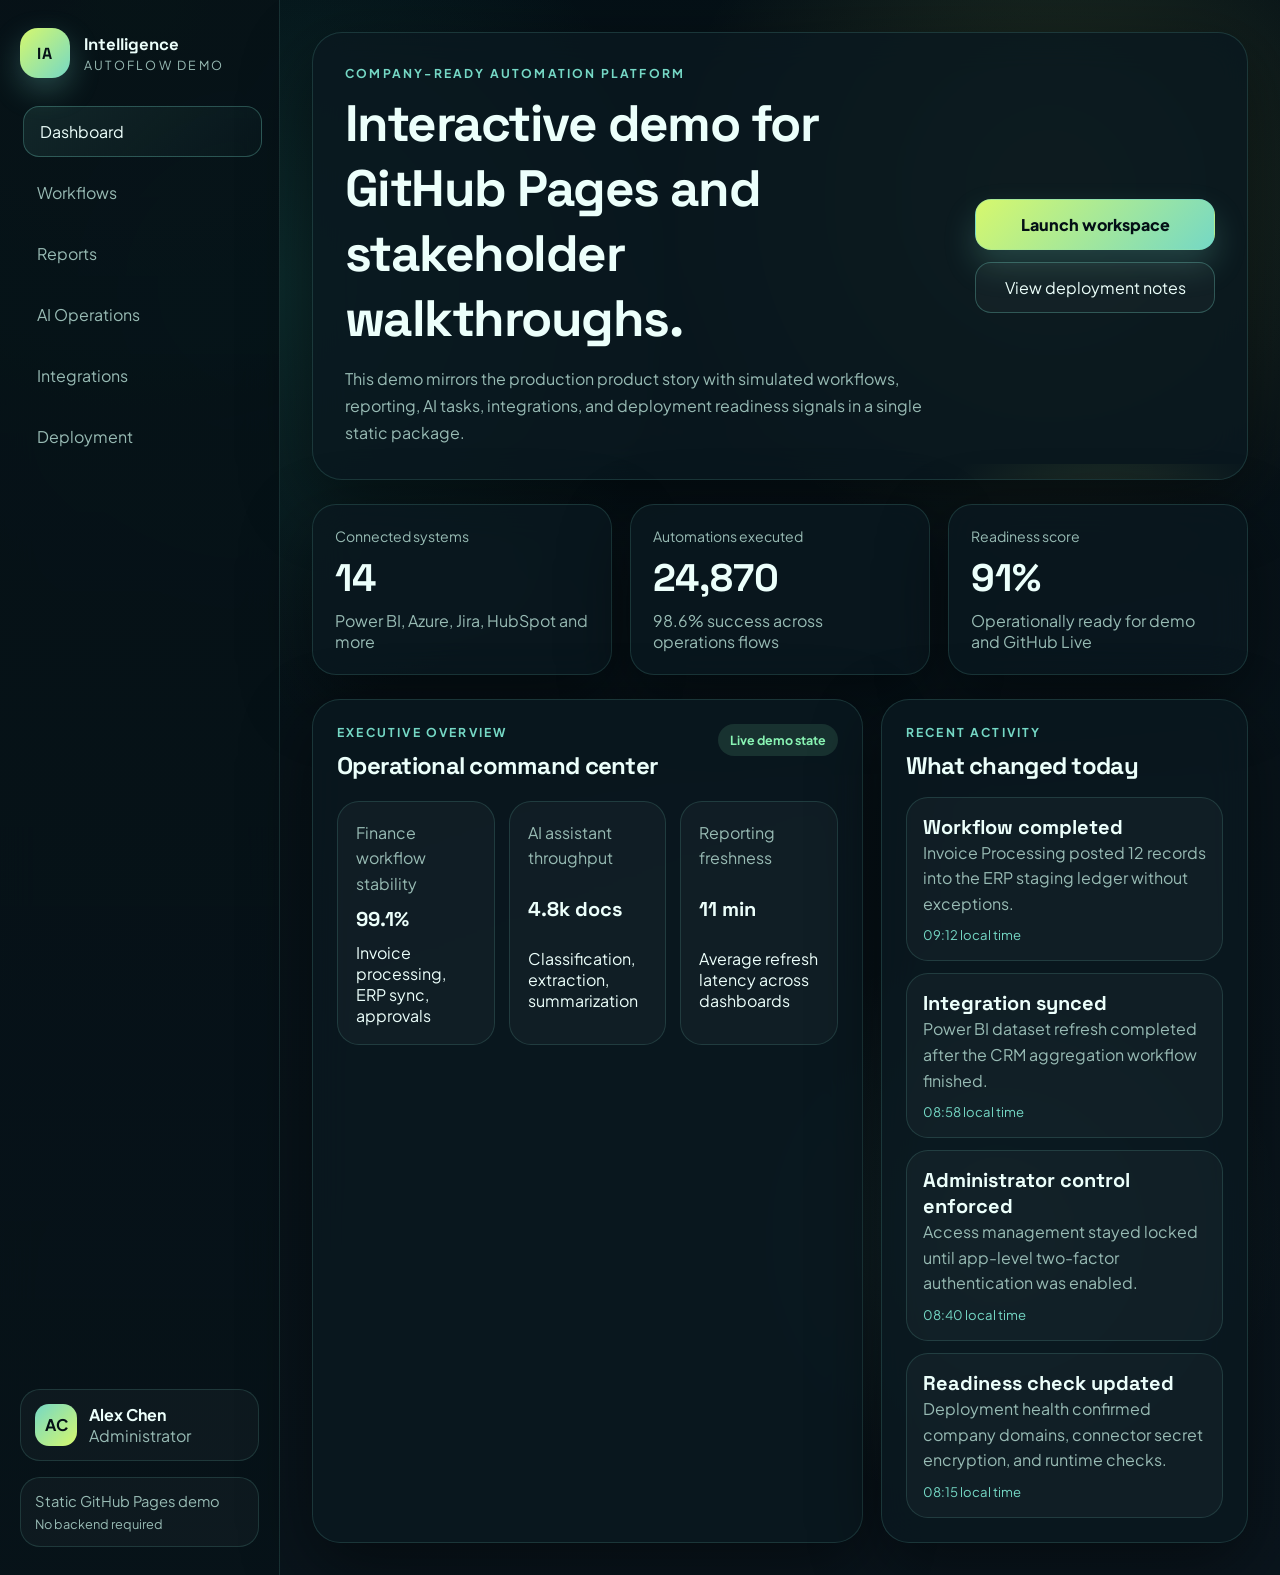
==== index.html @ 0add11a7 "Add files via upload" ====
<!DOCTYPE html>
<html lang="en">
  <head>
    <meta charset="UTF-8" />
    <meta name="viewport" content="width=device-width, initial-scale=1.0" />
    <title>Intelligence AutoFlow Demo</title>
    <meta
      name="description"
      content="A standalone GitHub Pages demo for Intelligence AutoFlow, showcasing dashboard, workflows, reporting, AI, integrations, and rollout readiness."
    />
    <link rel="preconnect" href="https://fonts.googleapis.com" />
    <link rel="preconnect" href="https://fonts.gstatic.com" crossorigin />
    <link
      href="https://fonts.googleapis.com/css2?family=Plus+Jakarta+Sans:wght@400;500;600;700;800&family=Space+Grotesk:wght@500;700&display=swap"
      rel="stylesheet"
    />
    <link rel="stylesheet" href="./styles.css" />
  </head>
  <body>
    <div class="app-shell">
      <aside class="sidebar">
        <div class="brand">
          <div class="brand-mark">IA</div>
          <div>
            <div class="brand-title">Intelligence</div>
            <div class="brand-subtitle">AutoFlow Demo</div>
          </div>
        </div>

        <nav class="nav" aria-label="Primary">
          <button class="nav-item active" data-view="dashboard">Dashboard</button>
          <button class="nav-item" data-view="workflows">Workflows</button>
          <button class="nav-item" data-view="reporting">Reports</button>
          <button class="nav-item" data-view="ai">AI Operations</button>
          <button class="nav-item" data-view="integrations">Integrations</button>
          <button class="nav-item" data-view="readiness">Deployment</button>
        </nav>

        <div class="sidebar-footer">
          <div class="user-card">
            <div class="user-avatar">AC</div>
            <div>
              <div class="user-name">Alex Chen</div>
              <div class="user-role">Administrator</div>
            </div>
          </div>
          <div class="sidebar-note">
            Static GitHub Pages demo
            <span>No backend required</span>
          </div>
        </div>
      </aside>

      <main class="main">
        <header class="hero">
          <div>
            <p class="eyebrow">Company-ready automation platform</p>
            <h1>Interactive demo for GitHub Pages and stakeholder walkthroughs.</h1>
            <p class="hero-copy">
              This demo mirrors the production product story with simulated workflows, reporting,
              AI tasks, integrations, and deployment readiness signals in a single static package.
            </p>
          </div>
          <div class="hero-actions">
            <button class="primary-button" id="launch-demo">Launch workspace</button>
            <button class="ghost-button" id="open-readiness">View deployment notes</button>
          </div>
        </header>

        <section class="top-metrics" aria-label="Key metrics">
          <article class="metric-card">
            <span class="metric-label">Connected systems</span>
            <strong class="metric-value">14</strong>
            <span class="metric-meta">Power BI, Azure, Jira, HubSpot and more</span>
          </article>
          <article class="metric-card">
            <span class="metric-label">Automations executed</span>
            <strong class="metric-value">24,870</strong>
            <span class="metric-meta">98.6% success across operations flows</span>
          </article>
          <article class="metric-card">
            <span class="metric-label">Readiness score</span>
            <strong class="metric-value">91%</strong>
            <span class="metric-meta">Operationally ready for demo and GitHub Live</span>
          </article>
        </section>

        <section class="view active" id="dashboard-view">
          <div class="content-grid">
            <article class="panel feature-panel">
              <div class="panel-heading">
                <div>
                  <p class="panel-kicker">Executive overview</p>
                  <h2>Operational command center</h2>
                </div>
                <span class="status-pill success">Live demo state</span>
              </div>
              <div class="spotlight-grid">
                <div class="spotlight-card">
                  <p>Finance workflow stability</p>
                  <strong>99.1%</strong>
                  <span>Invoice processing, ERP sync, approvals</span>
                </div>
                <div class="spotlight-card">
                  <p>AI assistant throughput</p>
                  <strong>4.8k docs</strong>
                  <span>Classification, extraction, summarization</span>
                </div>
                <div class="spotlight-card">
                  <p>Reporting freshness</p>
                  <strong>11 min</strong>
                  <span>Average refresh latency across dashboards</span>
                </div>
              </div>
            </article>

            <article class="panel">
              <div class="panel-heading compact">
                <div>
                  <p class="panel-kicker">Recent activity</p>
                  <h2>What changed today</h2>
                </div>
              </div>
              <div class="timeline" id="activity-timeline"></div>
            </article>
          </div>
        </section>

        <section class="view" id="workflows-view">
          <article class="panel">
            <div class="panel-heading">
              <div>
                <p class="panel-kicker">Workflow library</p>
                <h2>Core automations</h2>
              </div>
              <span class="status-pill info">Create, run, duplicate, pause</span>
            </div>
            <div class="card-grid" id="workflow-grid"></div>
          </article>
        </section>

        <section class="view" id="reporting-view">
          <article class="panel">
            <div class="panel-heading">
              <div>
                <p class="panel-kicker">Reporting hub</p>
                <h2>Automated reporting portfolio</h2>
              </div>
              <span class="status-pill neutral">Export-ready</span>
            </div>
            <div class="card-grid" id="report-grid"></div>
          </article>
        </section>

        <section class="view" id="ai-view">
          <article class="panel">
            <div class="panel-heading">
              <div>
                <p class="panel-kicker">AI operations</p>
                <h2>Model-assisted workstreams</h2>
              </div>
              <span class="status-pill warning">Human-in-the-loop demo</span>
            </div>
            <div class="card-grid" id="ai-grid"></div>
          </article>
        </section>

        <section class="view" id="integrations-view">
          <article class="panel">
            <div class="panel-heading">
              <div>
                <p class="panel-kicker">Enterprise integrations</p>
                <h2>Connector landscape</h2>
              </div>
              <span class="status-pill success">Credential-ready demo</span>
            </div>
            <div class="card-grid" id="integration-grid"></div>
          </article>
        </section>

        <section class="view" id="readiness-view">
          <div class="content-grid">
            <article class="panel">
              <div class="panel-heading">
                <div>
                  <p class="panel-kicker">Deployment story</p>
                  <h2>Company rollout checklist</h2>
                </div>
                <span class="status-pill success">Pilot-ready</span>
              </div>
              <div class="checklist" id="readiness-checks"></div>
            </article>

            <article class="panel">
              <div class="panel-heading compact">
                <div>
                  <p class="panel-kicker">Implementation summary</p>
                  <h2>What this demo communicates</h2>
                </div>
              </div>
              <ul class="detail-list">
                <li>Secure operations platform with dashboards, workflows, reports, AI, and integrations.</li>
                <li>Company-oriented navigation and realistic enterprise sample data.</li>
                <li>Static, portable demo suitable for GitHub Pages, portfolio presentation, and stakeholder review.</li>
                <li>Standalone folder that does not affect the live production Next.js application.</li>
              </ul>
            </article>
          </div>
        </section>
      </main>
    </div>

    <div class="demo-modal hidden" id="demo-modal" aria-hidden="true">
      <div class="demo-dialog">
        <div class="demo-dialog-header">
          <p class="eyebrow">Demo credentials</p>
          <h2>Static walkthrough mode</h2>
        </div>
        <p class="dialog-copy">
          This GitHub Pages package is a front-end demo, so sign-in is simulated. Use it for
          product tours, GitHub Live previews, and stakeholder presentations.
        </p>
        <div class="demo-credentials">
          <div>
            <span>Administrator</span>
            <strong>admin@autoflow.demo</strong>
          </div>
          <div>
            <span>Password</span>
            <strong>demo-access</strong>
          </div>
        </div>
        <button class="primary-button wide-button" id="enter-demo">Enter demo workspace</button>
      </div>
    </div>

    <script src="./app.js"></script>
  </body>
</html>
---- styles.css ----
:root {
  --bg: #071218;
  --bg-soft: #0b1b24;
  --panel: rgba(10, 24, 32, 0.84);
  --panel-strong: rgba(15, 34, 43, 0.95);
  --line: rgba(117, 216, 197, 0.16);
  --line-strong: rgba(117, 216, 197, 0.3);
  --mint: #75d8c5;
  --mint-strong: #32bda0;
  --mint-warm: #d6f86d;
  --text: #ecfffb;
  --muted: #98bbb4;
  --danger: #ff8f8f;
  --warning: #ffd783;
  --success: #89f4b4;
  --shadow: 0 22px 70px rgba(0, 0, 0, 0.45);
}

* {
  box-sizing: border-box;
}

html,
body {
  margin: 0;
  min-height: 100%;
}

body {
  font-family: "Plus Jakarta Sans", "Segoe UI", sans-serif;
  color: var(--text);
  background:
    radial-gradient(circle at 20% 18%, rgba(50, 189, 160, 0.15), transparent 26%),
    radial-gradient(circle at 82% 12%, rgba(214, 248, 109, 0.14), transparent 22%),
    radial-gradient(circle at 78% 78%, rgba(117, 216, 197, 0.12), transparent 18%),
    linear-gradient(160deg, #041016 0%, #071218 42%, #0a151d 100%);
}

button,
a {
  font: inherit;
}

.app-shell {
  display: grid;
  grid-template-columns: 280px 1fr;
  min-height: 100vh;
}

.sidebar {
  padding: 28px 20px;
  border-right: 1px solid var(--line);
  background:
    linear-gradient(180deg, rgba(6, 17, 22, 0.9), rgba(7, 19, 25, 0.98)),
    radial-gradient(circle at top, rgba(117, 216, 197, 0.08), transparent 40%);
  backdrop-filter: blur(18px);
  display: flex;
  flex-direction: column;
  gap: 28px;
}

.brand {
  display: flex;
  align-items: center;
  gap: 14px;
}

.brand-mark {
  width: 50px;
  height: 50px;
  border-radius: 18px;
  display: grid;
  place-items: center;
  font-family: "Space Grotesk", sans-serif;
  font-weight: 700;
  letter-spacing: 0.04em;
  color: #041016;
  background: linear-gradient(135deg, var(--mint-warm), var(--mint));
  box-shadow: 0 12px 30px rgba(117, 216, 197, 0.28);
}

.brand-title {
  font-family: "Space Grotesk", sans-serif;
  font-size: 1.05rem;
  font-weight: 700;
}

.brand-subtitle {
  margin-top: 2px;
  color: var(--muted);
  font-size: 0.78rem;
  text-transform: uppercase;
  letter-spacing: 0.18em;
}

.nav {
  display: flex;
  flex-direction: column;
  gap: 10px;
}

.nav-item {
  border: 1px solid transparent;
  border-radius: 16px;
  padding: 14px 16px;
  text-align: left;
  color: var(--muted);
  background: transparent;
  cursor: pointer;
  transition: 0.22s ease;
}

.nav-item:hover,
.nav-item.active {
  color: var(--text);
  border-color: var(--line-strong);
  background: linear-gradient(135deg, rgba(117, 216, 197, 0.1), rgba(117, 216, 197, 0.02));
  transform: translateX(3px);
}

.sidebar-footer {
  margin-top: auto;
  display: grid;
  gap: 16px;
}

.user-card,
.sidebar-note {
  background: rgba(255, 255, 255, 0.03);
  border: 1px solid var(--line);
  border-radius: 20px;
  padding: 14px;
}

.user-card {
  display: flex;
  align-items: center;
  gap: 12px;
}

.user-avatar {
  width: 42px;
  height: 42px;
  border-radius: 14px;
  display: grid;
  place-items: center;
  font-weight: 700;
  color: #041016;
  background: linear-gradient(135deg, var(--mint), var(--mint-warm));
}

.user-name {
  font-weight: 700;
}

.user-role,
.sidebar-note,
.sidebar-note span {
  color: var(--muted);
}

.sidebar-note {
  display: grid;
  gap: 6px;
  font-size: 0.92rem;
}

.sidebar-note span {
  font-size: 0.8rem;
}

.main {
  padding: 32px;
  display: grid;
  gap: 24px;
}

.hero,
.panel,
.metric-card {
  background: var(--panel);
  border: 1px solid var(--line);
  box-shadow: var(--shadow);
  backdrop-filter: blur(18px);
}

.hero {
  border-radius: 30px;
  padding: 32px;
  display: flex;
  justify-content: space-between;
  gap: 24px;
  position: relative;
  overflow: hidden;
}

.hero::after {
  content: "";
  position: absolute;
  inset: auto -20% -55% 50%;
  height: 260px;
  background: radial-gradient(circle, rgba(214, 248, 109, 0.17), transparent 55%);
  pointer-events: none;
}

.eyebrow,
.panel-kicker {
  margin: 0 0 10px;
  color: var(--mint);
  font-size: 0.76rem;
  text-transform: uppercase;
  letter-spacing: 0.18em;
  font-weight: 700;
}

.hero h1,
.panel h2 {
  margin: 0;
  font-family: "Space Grotesk", sans-serif;
  letter-spacing: -0.03em;
}

.hero h1 {
  font-size: clamp(2rem, 4vw, 3.4rem);
  max-width: 16ch;
}

.hero-copy {
  max-width: 64ch;
  margin: 14px 0 0;
  line-height: 1.7;
  color: var(--muted);
}

.hero-actions {
  min-width: 240px;
  display: flex;
  flex-direction: column;
  gap: 12px;
  justify-content: center;
}

.primary-button,
.ghost-button {
  border-radius: 16px;
  padding: 14px 18px;
  text-decoration: none;
  border: 1px solid var(--line-strong);
  cursor: pointer;
  transition: 0.2s ease;
  text-align: center;
}

.primary-button {
  background: linear-gradient(135deg, var(--mint-warm), var(--mint));
  color: #041016;
  font-weight: 800;
  box-shadow: 0 16px 32px rgba(117, 216, 197, 0.22);
}

.primary-button:hover {
  transform: translateY(-2px);
}

.ghost-button {
  background: rgba(255, 255, 255, 0.03);
  color: var(--text);
}

.top-metrics {
  display: grid;
  grid-template-columns: repeat(3, 1fr);
  gap: 18px;
}

.metric-card {
  border-radius: 24px;
  padding: 22px;
  display: grid;
  gap: 8px;
}

.metric-label,
.metric-meta {
  color: var(--muted);
}

.metric-label {
  font-size: 0.88rem;
}

.metric-value {
  font-size: clamp(1.8rem, 3vw, 2.9rem);
  font-family: "Space Grotesk", sans-serif;
}

.view {
  display: none;
}

.view.active {
  display: block;
}

.content-grid {
  display: grid;
  grid-template-columns: 1.5fr 1fr;
  gap: 18px;
}

.panel {
  border-radius: 28px;
  padding: 24px;
}

.panel-heading {
  display: flex;
  justify-content: space-between;
  gap: 16px;
  align-items: start;
  margin-bottom: 20px;
}

.panel-heading.compact {
  margin-bottom: 16px;
}

.status-pill {
  display: inline-flex;
  align-items: center;
  gap: 8px;
  padding: 8px 12px;
  border-radius: 999px;
  font-size: 0.78rem;
  font-weight: 700;
}

.status-pill.success {
  background: rgba(137, 244, 180, 0.12);
  color: var(--success);
}

.status-pill.info {
  background: rgba(117, 216, 197, 0.12);
  color: var(--mint);
}

.status-pill.warning {
  background: rgba(255, 215, 131, 0.12);
  color: var(--warning);
}

.status-pill.neutral {
  background: rgba(255, 255, 255, 0.06);
  color: var(--text);
}

.spotlight-grid,
.card-grid,
.checklist {
  display: grid;
  gap: 14px;
}

.spotlight-grid {
  grid-template-columns: repeat(3, 1fr);
}

.spotlight-card,
.tile-card,
.timeline-item,
.check-item {
  border-radius: 22px;
  border: 1px solid var(--line);
  background: rgba(255, 255, 255, 0.03);
}

.spotlight-card {
  padding: 18px;
  display: grid;
  gap: 10px;
}

.spotlight-card p,
.tile-meta,
.timeline-item p,
.check-item p,
.dialog-copy {
  margin: 0;
  color: var(--muted);
  line-height: 1.6;
}

.spotlight-card strong,
.tile-title,
.timeline-item strong,
.check-item strong {
  font-family: "Space Grotesk", sans-serif;
  font-size: 1.25rem;
}

.timeline {
  display: grid;
  gap: 12px;
}

.timeline-item,
.check-item {
  padding: 16px;
}

.timeline-item span,
.check-item span {
  display: inline-block;
  margin-top: 10px;
  font-size: 0.82rem;
  color: var(--mint);
}

.card-grid {
  grid-template-columns: repeat(3, 1fr);
}

.tile-card {
  padding: 18px;
  display: grid;
  gap: 12px;
}

.tile-top {
  display: flex;
  justify-content: space-between;
  gap: 10px;
  align-items: start;
}

.tile-title {
  font-size: 1.1rem;
}

.tile-meta {
  font-size: 0.9rem;
}

.tile-tags {
  display: flex;
  flex-wrap: wrap;
  gap: 8px;
}

.tile-tag {
  border-radius: 999px;
  padding: 6px 10px;
  font-size: 0.74rem;
  color: var(--text);
  background: rgba(117, 216, 197, 0.08);
  border: 1px solid rgba(117, 216, 197, 0.14);
}

.detail-list {
  margin: 0;
  padding-left: 18px;
  color: var(--muted);
  line-height: 1.7;
}

.demo-modal {
  position: fixed;
  inset: 0;
  display: grid;
  place-items: center;
  padding: 24px;
  background: rgba(2, 9, 13, 0.78);
  backdrop-filter: blur(12px);
  z-index: 20;
}

.demo-modal.hidden {
  display: none;
}

.demo-dialog {
  width: min(100%, 520px);
  border-radius: 28px;
  border: 1px solid var(--line-strong);
  background: var(--panel-strong);
  box-shadow: var(--shadow);
  padding: 28px;
}

.demo-dialog-header {
  margin-bottom: 12px;
}

.demo-credentials {
  display: grid;
  gap: 12px;
  margin: 22px 0;
}

.demo-credentials > div {
  border-radius: 18px;
  padding: 14px 16px;
  background: rgba(255, 255, 255, 0.04);
  border: 1px solid var(--line);
}

.demo-credentials span {
  display: block;
  font-size: 0.76rem;
  color: var(--muted);
  margin-bottom: 6px;
  text-transform: uppercase;
  letter-spacing: 0.14em;
}

.demo-credentials strong {
  font-family: "Space Grotesk", sans-serif;
}

.wide-button {
  width: 100%;
}

@media (max-width: 1120px) {
  .app-shell,
  .content-grid,
  .top-metrics,
  .card-grid,
  .spotlight-grid {
    grid-template-columns: 1fr;
  }

  .sidebar {
    position: sticky;
    top: 0;
    z-index: 2;
  }

  .hero {
    flex-direction: column;
  }
}

@media (max-width: 860px) {
  .app-shell {
    grid-template-columns: 1fr;
  }

  .sidebar {
    border-right: 0;
    border-bottom: 1px solid var(--line);
  }

  .nav {
    display: grid;
    grid-template-columns: repeat(2, 1fr);
  }

  .main {
    padding: 18px;
  }
}

@media (max-width: 640px) {
  .nav {
    grid-template-columns: 1fr;
  }

  .hero,
  .panel,
  .metric-card {
    border-radius: 22px;
    padding: 20px;
  }
}
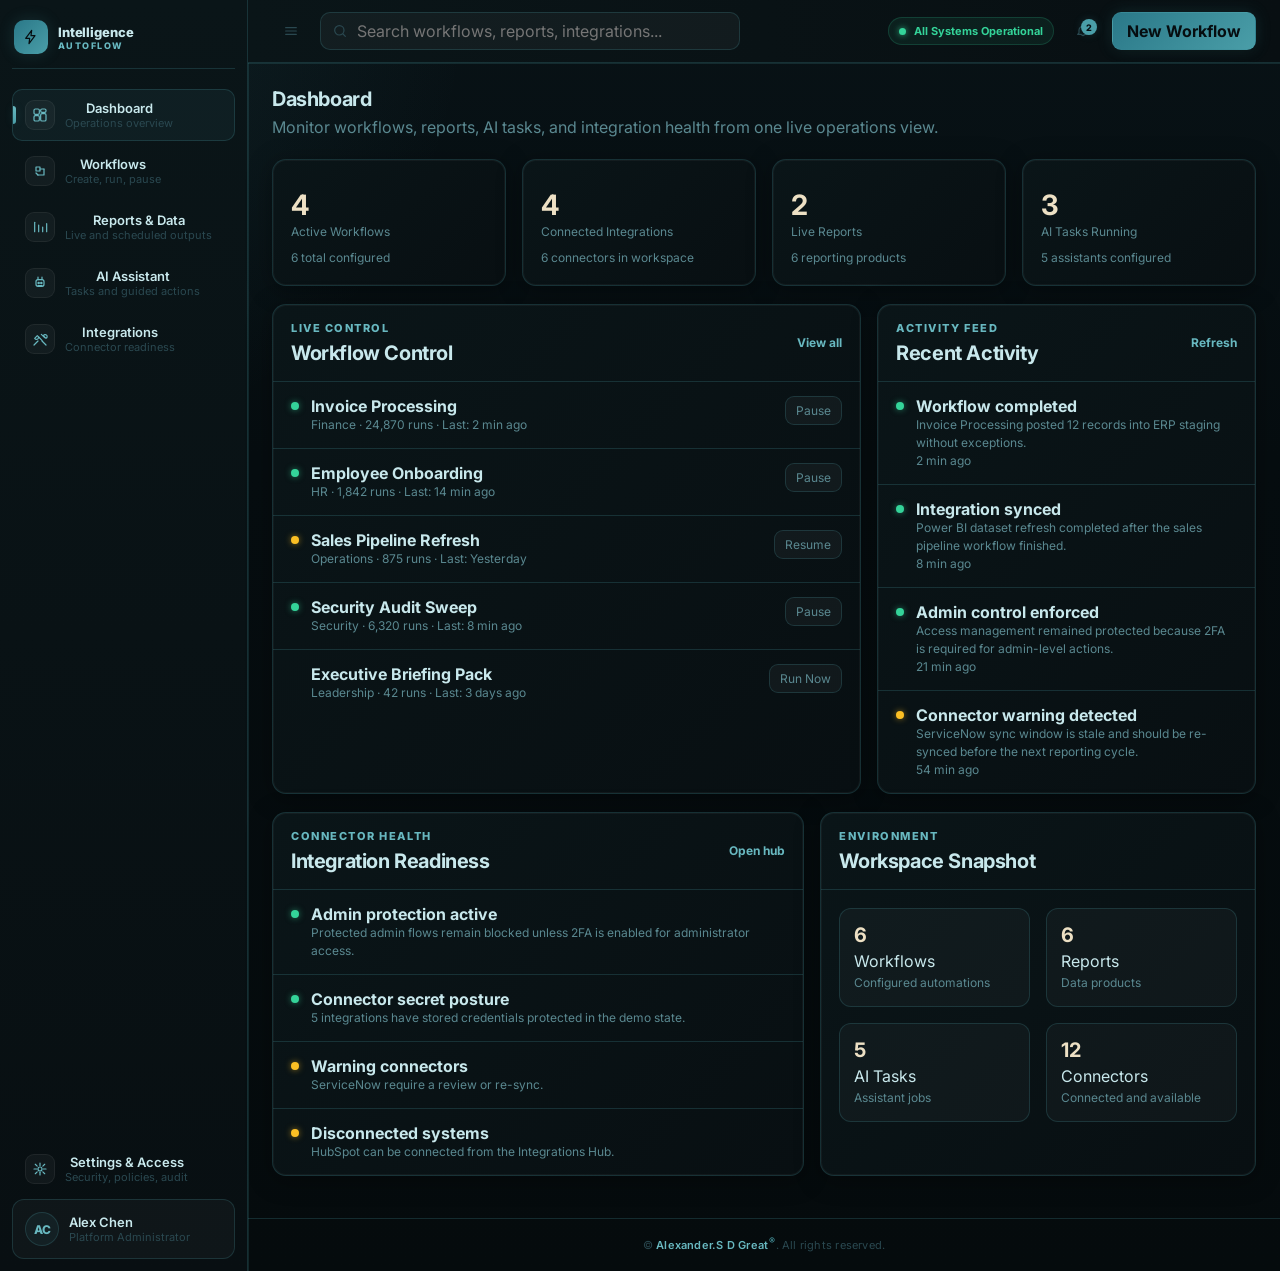
==== commit 26cb7d19: "Add files via upload" ====
--- a/index.html
+++ b/index.html
@@ -3,236 +3,438 @@
   <head>
     <meta charset="UTF-8" />
     <meta name="viewport" content="width=device-width, initial-scale=1.0" />
-    <title>Intelligence AutoFlow Demo</title>
+    <title>Intelligence AutoFlow Demo Workspace</title>
     <meta
       name="description"
-      content="A standalone GitHub Pages demo for Intelligence AutoFlow, showcasing dashboard, workflows, reporting, AI, integrations, and rollout readiness."
+      content="A static workspace demo of Intelligence AutoFlow that mirrors the look and flow of the full platform."
     />
     <link rel="preconnect" href="https://fonts.googleapis.com" />
     <link rel="preconnect" href="https://fonts.gstatic.com" crossorigin />
     <link
-      href="https://fonts.googleapis.com/css2?family=Plus+Jakarta+Sans:wght@400;500;600;700;800&family=Space+Grotesk:wght@500;700&display=swap"
+      href="https://fonts.googleapis.com/css2?family=Inter:wght@400;500;600;700;800&display=swap"
       rel="stylesheet"
     />
     <link rel="stylesheet" href="./styles.css" />
   </head>
   <body>
-    <div class="app-shell">
-      <aside class="sidebar">
-        <div class="brand">
-          <div class="brand-mark">IA</div>
-          <div>
+    <div class="app-shell" id="app-shell">
+      <aside class="sidebar" aria-label="Workspace navigation">
+        <div class="sidebar-brand">
+          <div class="brand-mark" aria-hidden="true">
+            <svg viewBox="0 0 24 24" fill="none">
+              <path d="M13 2 4 14h6l-1 8 9-12h-6l1-8Z" stroke="currentColor" stroke-width="1.8" stroke-linecap="round" stroke-linejoin="round"></path>
+            </svg>
+          </div>
+          <div class="brand-copy">
             <div class="brand-title">Intelligence</div>
-            <div class="brand-subtitle">AutoFlow Demo</div>
+            <div class="brand-subtitle">AutoFlow</div>
           </div>
         </div>
 
-        <nav class="nav" aria-label="Primary">
-          <button class="nav-item active" data-view="dashboard">Dashboard</button>
-          <button class="nav-item" data-view="workflows">Workflows</button>
-          <button class="nav-item" data-view="reporting">Reports</button>
-          <button class="nav-item" data-view="ai">AI Operations</button>
-          <button class="nav-item" data-view="integrations">Integrations</button>
-          <button class="nav-item" data-view="readiness">Deployment</button>
+        <nav class="sidebar-nav">
+          <button class="nav-item active" data-view="dashboard">
+            <span class="nav-indicator"></span>
+            <span class="nav-icon" aria-hidden="true">
+              <svg viewBox="0 0 24 24" fill="none">
+                <rect x="3" y="3" width="8" height="8" rx="2"></rect>
+                <rect x="13" y="3" width="8" height="5" rx="2"></rect>
+                <rect x="13" y="10" width="8" height="11" rx="2"></rect>
+                <rect x="3" y="13" width="8" height="8" rx="2"></rect>
+              </svg>
+            </span>
+            <span class="nav-copy">
+              <strong>Dashboard</strong>
+              <small>Operations overview</small>
+            </span>
+          </button>
+          <button class="nav-item" data-view="workflows">
+            <span class="nav-indicator"></span>
+            <span class="nav-icon" aria-hidden="true">
+              <svg viewBox="0 0 24 24" fill="none">
+                <path d="M6 6h6v6H6z"></path>
+                <path d="M12 9h6"></path>
+                <path d="M18 9v9H9"></path>
+                <path d="M9 18 6 15"></path>
+              </svg>
+            </span>
+            <span class="nav-copy">
+              <strong>Workflows</strong>
+              <small>Create, run, pause</small>
+            </span>
+          </button>
+          <button class="nav-item" data-view="reporting">
+            <span class="nav-indicator"></span>
+            <span class="nav-icon" aria-hidden="true">
+              <svg viewBox="0 0 24 24" fill="none">
+                <path d="M4 19V5"></path>
+                <path d="M10 19V9"></path>
+                <path d="M16 19V12"></path>
+                <path d="M22 19V7"></path>
+              </svg>
+            </span>
+            <span class="nav-copy">
+              <strong>Reports &amp; Data</strong>
+              <small>Live and scheduled outputs</small>
+            </span>
+          </button>
+          <button class="nav-item" data-view="ai">
+            <span class="nav-indicator"></span>
+            <span class="nav-icon" aria-hidden="true">
+              <svg viewBox="0 0 24 24" fill="none">
+                <rect x="6" y="7" width="12" height="10" rx="3"></rect>
+                <path d="M9 3v4"></path>
+                <path d="M15 3v4"></path>
+                <circle cx="10" cy="12" r="1"></circle>
+                <circle cx="14" cy="12" r="1"></circle>
+                <path d="M9 16h6"></path>
+              </svg>
+            </span>
+            <span class="nav-copy">
+              <strong>AI Assistant</strong>
+              <small>Tasks and guided actions</small>
+            </span>
+          </button>
+          <button class="nav-item" data-view="integrations">
+            <span class="nav-indicator"></span>
+            <span class="nav-icon" aria-hidden="true">
+              <svg viewBox="0 0 24 24" fill="none">
+                <path d="M8 7a3 3 0 1 1-4 4l4-4Z"></path>
+                <path d="m10 9 5 5"></path>
+                <path d="m14 5 5 5"></path>
+                <path d="M17 7a3 3 0 1 1 4 4l-4-4Z"></path>
+                <path d="m3 21 6-6"></path>
+                <path d="m15 15 6 6"></path>
+              </svg>
+            </span>
+            <span class="nav-copy">
+              <strong>Integrations</strong>
+              <small>Connector readiness</small>
+            </span>
+          </button>
         </nav>
 
         <div class="sidebar-footer">
-          <div class="user-card">
-            <div class="user-avatar">AC</div>
-            <div>
-              <div class="user-name">Alex Chen</div>
-              <div class="user-role">Administrator</div>
-            </div>
-          </div>
-          <div class="sidebar-note">
-            Static GitHub Pages demo
-            <span>No backend required</span>
-          </div>
+          <button class="footer-link" data-view="settings">
+            <span class="nav-icon" aria-hidden="true">
+              <svg viewBox="0 0 24 24" fill="none">
+                <path d="M12 3v4"></path>
+                <path d="M12 17v4"></path>
+                <path d="m4.93 4.93 2.83 2.83"></path>
+                <path d="m16.24 16.24 2.83 2.83"></path>
+                <path d="M3 12h4"></path>
+                <path d="M17 12h4"></path>
+                <path d="m4.93 19.07 2.83-2.83"></path>
+                <path d="m16.24 7.76 2.83-2.83"></path>
+                <circle cx="12" cy="12" r="3"></circle>
+              </svg>
+            </span>
+            <span class="nav-copy">
+              <strong>Settings &amp; Access</strong>
+              <small>Security, policies, audit</small>
+            </span>
+          </button>
+
+          <button class="profile-card footer-link" data-view="settings">
+            <div class="profile-avatar">AC</div>
+            <div class="profile-copy">
+              <strong>Alex Chen</strong>
+              <span>Platform Administrator</span>
+            </div>
+          </button>
         </div>
       </aside>
 
-      <main class="main">
-        <header class="hero">
-          <div>
-            <p class="eyebrow">Company-ready automation platform</p>
-            <h1>Interactive demo for GitHub Pages and stakeholder walkthroughs.</h1>
-            <p class="hero-copy">
-              This demo mirrors the production product story with simulated workflows, reporting,
-              AI tasks, integrations, and deployment readiness signals in a single static package.
-            </p>
+      <div class="workspace">
+        <header class="workspace-header">
+          <div class="header-left">
+            <button class="icon-button" id="sidebar-toggle" aria-label="Toggle sidebar">
+              <svg viewBox="0 0 24 24" fill="none">
+                <path d="M4 7h16"></path>
+                <path d="M4 12h16"></path>
+                <path d="M4 17h16"></path>
+              </svg>
+            </button>
+
+            <label class="search-field">
+              <span class="search-icon" aria-hidden="true">
+                <svg viewBox="0 0 24 24" fill="none">
+                  <circle cx="11" cy="11" r="7"></circle>
+                  <path d="m20 20-3.5-3.5"></path>
+                </svg>
+              </span>
+              <input
+                id="global-search"
+                type="text"
+                placeholder="Search workflows, reports, integrations..."
+                autocomplete="off"
+              />
+            </label>
           </div>
-          <div class="hero-actions">
-            <button class="primary-button" id="launch-demo">Launch workspace</button>
-            <button class="ghost-button" id="open-readiness">View deployment notes</button>
+
+          <div class="header-right">
+            <div class="status-pill status-success">
+              <span class="status-dot"></span>
+              <span>All Systems Operational</span>
+            </div>
+
+            <div class="notification-wrap">
+              <button class="icon-button" id="notifications-toggle" aria-label="Notifications">
+                <svg viewBox="0 0 24 24" fill="none">
+                  <path d="M15 17h5l-1.4-1.4A2 2 0 0 1 18 14.2V11a6 6 0 1 0-12 0v3.2a2 2 0 0 1-.6 1.4L4 17h5"></path>
+                  <path d="M10 17a2 2 0 0 0 4 0"></path>
+                </svg>
+                <span class="notification-count" id="notification-count"></span>
+              </button>
+              <div class="notification-panel hidden" id="notification-panel"></div>
+            </div>
+
+            <button class="btn-gold" id="new-workflow-button">New Workflow</button>
           </div>
         </header>
 
-        <section class="top-metrics" aria-label="Key metrics">
-          <article class="metric-card">
-            <span class="metric-label">Connected systems</span>
-            <strong class="metric-value">14</strong>
-            <span class="metric-meta">Power BI, Azure, Jira, HubSpot and more</span>
-          </article>
-          <article class="metric-card">
-            <span class="metric-label">Automations executed</span>
-            <strong class="metric-value">24,870</strong>
-            <span class="metric-meta">98.6% success across operations flows</span>
-          </article>
-          <article class="metric-card">
-            <span class="metric-label">Readiness score</span>
-            <strong class="metric-value">91%</strong>
-            <span class="metric-meta">Operationally ready for demo and GitHub Live</span>
-          </article>
-        </section>
-
-        <section class="view active" id="dashboard-view">
-          <div class="content-grid">
-            <article class="panel feature-panel">
-              <div class="panel-heading">
+        <main class="workspace-content">
+          <section class="view active" id="dashboard-view">
+            <div class="page-head">
+              <div>
+                <h1>Dashboard</h1>
+                <p>Monitor workflows, reports, AI tasks, and integration health from one live operations view.</p>
+              </div>
+            </div>
+
+            <div class="stats-grid" id="dashboard-stats"></div>
+
+            <div class="content-grid">
+              <section class="panel">
+                <div class="panel-head">
+                  <div>
+                    <p class="eyebrow">Live control</p>
+                    <h2>Workflow Control</h2>
+                  </div>
+                  <button class="text-link" data-jump="workflows">View all</button>
+                </div>
+                <div class="stack-list" id="dashboard-workflows"></div>
+              </section>
+
+              <section class="panel">
+                <div class="panel-head">
+                  <div>
+                    <p class="eyebrow">Activity feed</p>
+                    <h2>Recent Activity</h2>
+                  </div>
+                  <button class="text-link" id="refresh-activity-button">Refresh</button>
+                </div>
+                <div class="stack-list" id="activity-feed"></div>
+              </section>
+            </div>
+
+            <div class="content-grid content-grid-lower">
+              <section class="panel">
+                <div class="panel-head">
+                  <div>
+                    <p class="eyebrow">Connector health</p>
+                    <h2>Integration Readiness</h2>
+                  </div>
+                  <button class="text-link" data-jump="integrations">Open hub</button>
+                </div>
+                <div class="stack-list" id="readiness-list"></div>
+              </section>
+
+              <section class="panel">
+                <div class="panel-head">
+                  <div>
+                    <p class="eyebrow">Environment</p>
+                    <h2>Workspace Snapshot</h2>
+                  </div>
+                </div>
+                <div class="snapshot-grid" id="workspace-snapshot"></div>
+              </section>
+            </div>
+          </section>
+
+          <section class="view" id="workflows-view">
+            <div class="page-head">
+              <div>
+                <h1>Workflow Automation</h1>
+                <p>Build, manage, and monitor automated workflows.</p>
+              </div>
+              <button class="btn-gold" id="top-create-workflow-button">Create Workflow</button>
+            </div>
+
+            <div class="toolbar">
+              <label class="search-field compact">
+                <span class="search-icon" aria-hidden="true">
+                  <svg viewBox="0 0 24 24" fill="none">
+                    <circle cx="11" cy="11" r="7"></circle>
+                    <path d="m20 20-3.5-3.5"></path>
+                  </svg>
+                </span>
+                <input id="workflow-search" type="text" placeholder="Search workflows..." autocomplete="off" />
+              </label>
+
+              <select id="workflow-status-filter">
+                <option value="all">All statuses</option>
+                <option value="active">Active</option>
+                <option value="paused">Paused</option>
+              </select>
+
+              <select id="workflow-category-filter">
+                <option value="all">All categories</option>
+                <option value="Finance">Finance</option>
+                <option value="HR">HR</option>
+                <option value="Operations">Operations</option>
+                <option value="Security">Security</option>
+                <option value="Leadership">Leadership</option>
+              </select>
+            </div>
+
+            <div class="card-grid" id="workflow-grid"></div>
+          </section>
+
+          <section class="view" id="reporting-view">
+            <div class="page-head">
+              <div>
+                <h1>Reports &amp; Data</h1>
+                <p>Automated reporting and data analytics.</p>
+              </div>
+              <button class="btn-gold" id="new-report-button">New Report</button>
+            </div>
+
+            <div class="stats-grid compact triple" id="report-stats"></div>
+
+            <div class="toolbar">
+              <label class="search-field compact">
+                <span class="search-icon" aria-hidden="true">
+                  <svg viewBox="0 0 24 24" fill="none">
+                    <circle cx="11" cy="11" r="7"></circle>
+                    <path d="m20 20-3.5-3.5"></path>
+                  </svg>
+                </span>
+                <input id="report-search" type="text" placeholder="Search reports..." autocomplete="off" />
+              </label>
+
+            </div>
+
+            <div class="card-grid" id="report-grid"></div>
+          </section>
+
+          <section class="view" id="ai-view">
+            <div class="page-head">
+              <div>
+                <h1>AI Assistant</h1>
+                <p>Context-aware assistant for workflow health, reporting, integrations, and operational AI tasks.</p>
+              </div>
+            </div>
+
+            <div class="ai-layout">
+              <section class="panel">
+                <div class="panel-head">
+                  <div>
+                    <p class="eyebrow">Assistant console</p>
+                    <h2>Workspace AI</h2>
+                  </div>
+                  <span class="badge badge-info">Context-aware demo</span>
+                </div>
+
+                <div class="chat-feed" id="ai-messages"></div>
+
+                <div class="chip-row" id="ai-chips"></div>
+
+                <div class="chat-input-row">
+                  <input id="ai-input" type="text" placeholder="Ask AutoFlow AI anything..." />
+                  <button class="btn-gold" id="ai-send-button">Send</button>
+                </div>
+              </section>
+
+              <section class="panel">
+                <div class="panel-head">
+                  <div>
+                    <p class="eyebrow">AI task runtime</p>
+                    <h2>Task Queue</h2>
+                  </div>
+                  <button class="text-link" id="new-ai-task-button">New AI Task</button>
+                </div>
+
+                <div class="stack-list" id="ai-task-grid"></div>
+              </section>
+            </div>
+          </section>
+
+          <section class="view" id="integrations-view">
+            <div class="page-head">
+              <div>
+                <h1>Integrations Hub</h1>
+                <p>Connect, configure, and monitor enterprise systems from one connector workspace.</p>
+              </div>
+              <button class="btn-gold" id="connector-library-button">Connector Library</button>
+            </div>
+
+            <div class="stats-grid compact triple" id="integration-stats"></div>
+
+            <div class="toolbar">
+              <label class="search-field compact">
+                <span class="search-icon" aria-hidden="true">
+                  <svg viewBox="0 0 24 24" fill="none">
+                    <circle cx="11" cy="11" r="7"></circle>
+                    <path d="m20 20-3.5-3.5"></path>
+                  </svg>
+                </span>
+                <input id="integration-search" type="text" placeholder="Search integrations..." autocomplete="off" />
+              </label>
+
+            </div>
+
+            <div class="card-grid" id="integration-grid"></div>
+
+            <section class="panel" id="connector-library-section">
+              <div class="panel-head">
                 <div>
-                  <p class="panel-kicker">Executive overview</p>
-                  <h2>Operational command center</h2>
-                </div>
-                <span class="status-pill success">Live demo state</span>
-              </div>
-              <div class="spotlight-grid">
-                <div class="spotlight-card">
-                  <p>Finance workflow stability</p>
-                  <strong>99.1%</strong>
-                  <span>Invoice processing, ERP sync, approvals</span>
-                </div>
-                <div class="spotlight-card">
-                  <p>AI assistant throughput</p>
-                  <strong>4.8k docs</strong>
-                  <span>Classification, extraction, summarization</span>
-                </div>
-                <div class="spotlight-card">
-                  <p>Reporting freshness</p>
-                  <strong>11 min</strong>
-                  <span>Average refresh latency across dashboards</span>
-                </div>
-              </div>
-            </article>
-
-            <article class="panel">
-              <div class="panel-heading compact">
-                <div>
-                  <p class="panel-kicker">Recent activity</p>
-                  <h2>What changed today</h2>
-                </div>
-              </div>
-              <div class="timeline" id="activity-timeline"></div>
-            </article>
-          </div>
-        </section>
-
-        <section class="view" id="workflows-view">
-          <article class="panel">
-            <div class="panel-heading">
-              <div>
-                <p class="panel-kicker">Workflow library</p>
-                <h2>Core automations</h2>
-              </div>
-              <span class="status-pill info">Create, run, duplicate, pause</span>
-            </div>
-            <div class="card-grid" id="workflow-grid"></div>
-          </article>
-        </section>
-
-        <section class="view" id="reporting-view">
-          <article class="panel">
-            <div class="panel-heading">
-              <div>
-                <p class="panel-kicker">Reporting hub</p>
-                <h2>Automated reporting portfolio</h2>
-              </div>
-              <span class="status-pill neutral">Export-ready</span>
-            </div>
-            <div class="card-grid" id="report-grid"></div>
-          </article>
-        </section>
-
-        <section class="view" id="ai-view">
-          <article class="panel">
-            <div class="panel-heading">
-              <div>
-                <p class="panel-kicker">AI operations</p>
-                <h2>Model-assisted workstreams</h2>
-              </div>
-              <span class="status-pill warning">Human-in-the-loop demo</span>
-            </div>
-            <div class="card-grid" id="ai-grid"></div>
-          </article>
-        </section>
-
-        <section class="view" id="integrations-view">
-          <article class="panel">
-            <div class="panel-heading">
-              <div>
-                <p class="panel-kicker">Enterprise integrations</p>
-                <h2>Connector landscape</h2>
-              </div>
-              <span class="status-pill success">Credential-ready demo</span>
-            </div>
-            <div class="card-grid" id="integration-grid"></div>
-          </article>
-        </section>
-
-        <section class="view" id="readiness-view">
-          <div class="content-grid">
-            <article class="panel">
-              <div class="panel-heading">
-                <div>
-                  <p class="panel-kicker">Deployment story</p>
-                  <h2>Company rollout checklist</h2>
-                </div>
-                <span class="status-pill success">Pilot-ready</span>
-              </div>
-              <div class="checklist" id="readiness-checks"></div>
-            </article>
-
-            <article class="panel">
-              <div class="panel-heading compact">
-                <div>
-                  <p class="panel-kicker">Implementation summary</p>
-                  <h2>What this demo communicates</h2>
-                </div>
-              </div>
-              <ul class="detail-list">
-                <li>Secure operations platform with dashboards, workflows, reports, AI, and integrations.</li>
-                <li>Company-oriented navigation and realistic enterprise sample data.</li>
-                <li>Static, portable demo suitable for GitHub Pages, portfolio presentation, and stakeholder review.</li>
-                <li>Standalone folder that does not affect the live production Next.js application.</li>
-              </ul>
-            </article>
-          </div>
-        </section>
-      </main>
-    </div>
-
-    <div class="demo-modal hidden" id="demo-modal" aria-hidden="true">
-      <div class="demo-dialog">
-        <div class="demo-dialog-header">
-          <p class="eyebrow">Demo credentials</p>
-          <h2>Static walkthrough mode</h2>
-        </div>
-        <p class="dialog-copy">
-          This GitHub Pages package is a front-end demo, so sign-in is simulated. Use it for
-          product tours, GitHub Live previews, and stakeholder presentations.
-        </p>
-        <div class="demo-credentials">
-          <div>
-            <span>Administrator</span>
-            <strong>admin@autoflow.demo</strong>
-          </div>
-          <div>
-            <span>Password</span>
-            <strong>demo-access</strong>
-          </div>
-        </div>
-        <button class="primary-button wide-button" id="enter-demo">Enter demo workspace</button>
+                  <p class="eyebrow">Connector library</p>
+                  <h2>Connector Library</h2>
+                </div>
+              </div>
+              <div class="library-grid" id="connector-library"></div>
+            </section>
+          </section>
+
+          <section class="view" id="settings-view">
+            <div class="page-head">
+              <div>
+                <h1>Settings &amp; Access</h1>
+                <p>Review deployment controls, security posture, notification policy, and protected admin operations.</p>
+              </div>
+            </div>
+
+            <div class="settings-layout">
+              <div class="settings-tabs" id="settings-tabs"></div>
+              <section class="panel settings-panel">
+                <div id="settings-content"></div>
+              </section>
+            </div>
+          </section>
+        </main>
+
+        <footer class="workspace-footer">
+          <p>
+            © <span>Alexander.S D Great</span><sup>®</sup>. All rights reserved.
+          </p>
+        </footer>
       </div>
     </div>
+
+    <div class="modal-backdrop hidden" id="detail-modal" aria-hidden="true">
+      <div class="modal-card">
+        <div class="modal-head">
+          <div>
+            <p class="eyebrow" id="modal-kicker">Details</p>
+            <h2 id="modal-title">Workspace Details</h2>
+          </div>
+          <button class="icon-button" id="modal-close" aria-label="Close details">X</button>
+        </div>
+        <div class="modal-body" id="modal-body"></div>
+      </div>
+    </div>
+
+    <div class="toast-stack" id="toast-stack" aria-live="polite"></div>
 
     <script src="./app.js"></script>
   </body>
--- a/styles.css
+++ b/styles.css
@@ -1,576 +1,1160 @@
 :root {
-  --bg: #071218;
-  --bg-soft: #0b1b24;
-  --panel: rgba(10, 24, 32, 0.84);
-  --panel-strong: rgba(15, 34, 43, 0.95);
-  --line: rgba(117, 216, 197, 0.16);
-  --line-strong: rgba(117, 216, 197, 0.3);
-  --mint: #75d8c5;
-  --mint-strong: #32bda0;
-  --mint-warm: #d6f86d;
-  --text: #ecfffb;
-  --muted: #98bbb4;
-  --danger: #ff8f8f;
-  --warning: #ffd783;
-  --success: #89f4b4;
-  --shadow: 0 22px 70px rgba(0, 0, 0, 0.45);
-}
-
-* {
+  --gold: #4a9ea8;
+  --gold-light: #68b8c0;
+  --gold-muted: #2a7888;
+  --gold-dark: #2a7888;
+  --gold-glow: rgba(74, 158, 168, 0.18);
+  --gold-border: rgba(74, 158, 168, 0.22);
+  --gold-bg: rgba(74, 158, 168, 0.08);
+
+  --bg-main: #060d10;
+  --bg-card: #0a1518;
+  --bg-card2: #080f12;
+  --bg-sidebar: #050c0f;
+
+  --text-primary: #c8e8ec;
+  --text-secondary: #5a8890;
+  --text-muted: #2a4850;
+
+  --success: #34d399;
+  --warning: #fbbf24;
+  --danger: #f87171;
+  --info: #60a5fa;
+  --shadow: 0 18px 42px rgba(0, 0, 0, 0.55);
+}
+
+*,
+*::before,
+*::after {
   box-sizing: border-box;
 }
 
 html,
 body {
+  min-height: 100%;
   margin: 0;
-  min-height: 100%;
 }
 
 body {
-  font-family: "Plus Jakarta Sans", "Segoe UI", sans-serif;
-  color: var(--text);
+  font-family: "Inter", "Segoe UI", system-ui, sans-serif;
   background:
-    radial-gradient(circle at 20% 18%, rgba(50, 189, 160, 0.15), transparent 26%),
-    radial-gradient(circle at 82% 12%, rgba(214, 248, 109, 0.14), transparent 22%),
-    radial-gradient(circle at 78% 78%, rgba(117, 216, 197, 0.12), transparent 18%),
-    linear-gradient(160deg, #041016 0%, #071218 42%, #0a151d 100%);
+    radial-gradient(circle at top left, rgba(74, 158, 168, 0.12), transparent 26%),
+    linear-gradient(180deg, #081216 0%, #060d10 36%, #050b0d 100%);
+  color: var(--text-primary);
+  -webkit-font-smoothing: antialiased;
 }
 
 button,
-a {
+input,
+select,
+textarea {
   font: inherit;
+}
+
+button {
+  color: inherit;
+}
+
+::-webkit-scrollbar {
+  width: 5px;
+  height: 5px;
+}
+
+::-webkit-scrollbar-track {
+  background: transparent;
+}
+
+::-webkit-scrollbar-thumb {
+  background: var(--gold-border);
+  border-radius: 999px;
 }
 
 .app-shell {
   display: grid;
-  grid-template-columns: 280px 1fr;
+  grid-template-columns: 248px 1fr;
   min-height: 100vh;
+  transition: grid-template-columns 0.2s ease;
+}
+
+.app-shell.collapsed {
+  grid-template-columns: 86px 1fr;
 }
 
 .sidebar {
-  padding: 28px 20px;
-  border-right: 1px solid var(--line);
-  background:
-    linear-gradient(180deg, rgba(6, 17, 22, 0.9), rgba(7, 19, 25, 0.98)),
-    radial-gradient(circle at top, rgba(117, 216, 197, 0.08), transparent 40%);
-  backdrop-filter: blur(18px);
   display: flex;
   flex-direction: column;
-  gap: 28px;
-}
-
-.brand {
-  display: flex;
-  align-items: center;
-  gap: 14px;
+  gap: 20px;
+  padding: 18px 12px 12px;
+  background: linear-gradient(180deg, var(--bg-card) 0%, var(--bg-card2) 100%);
+  border-right: 1px solid var(--gold-border);
+  box-shadow: 1px 0 0 var(--gold-glow);
+}
+
+.sidebar-brand {
+  display: flex;
+  align-items: center;
+  gap: 10px;
+  padding: 2px 2px 14px;
+  border-bottom: 1px solid var(--gold-border);
+}
+
+.brand-mark,
+.nav-icon,
+.profile-avatar {
+  display: inline-flex;
+  align-items: center;
+  justify-content: center;
+  flex-shrink: 0;
 }
 
 .brand-mark {
-  width: 50px;
-  height: 50px;
-  border-radius: 18px;
-  display: grid;
-  place-items: center;
-  font-family: "Space Grotesk", sans-serif;
+  width: 34px;
+  height: 34px;
+  border-radius: 10px;
+  background: linear-gradient(135deg, var(--gold-dark) 0%, var(--gold) 100%);
+  color: var(--bg-main);
+  font-weight: 800;
+  letter-spacing: 0.04em;
+  box-shadow: 0 0 16px var(--gold-glow);
+}
+
+.brand-mark svg,
+.nav-icon svg,
+.icon-button svg,
+.search-icon svg {
+  width: 16px;
+  height: 16px;
+  stroke: currentColor;
+  stroke-width: 1.8;
+  stroke-linecap: round;
+  stroke-linejoin: round;
+}
+
+.brand-title {
+  font-size: 13px;
+  font-weight: 800;
+  letter-spacing: -0.01em;
+}
+
+.brand-subtitle {
+  font-size: 9px;
+  font-weight: 800;
+  letter-spacing: 0.16em;
+  text-transform: uppercase;
+  color: var(--gold-light);
+}
+
+.sidebar-nav,
+.sidebar-footer,
+.settings-tabs {
+  display: flex;
+  flex-direction: column;
+  gap: 4px;
+}
+
+.sidebar-nav {
+  flex: 1;
+}
+
+.nav-item,
+.footer-link,
+.settings-tab {
+  position: relative;
+  width: 100%;
+  display: flex;
+  align-items: center;
+  gap: 10px;
+  padding: 10px 12px;
+  background: transparent;
+  border: 1px solid transparent;
+  border-radius: 10px;
+  cursor: pointer;
+  transition: background 0.15s ease, border-color 0.15s ease, color 0.15s ease;
+}
+
+.nav-item:hover,
+.footer-link:hover,
+.settings-tab:hover {
+  background: var(--gold-bg);
+  border-color: var(--gold-border);
+}
+
+.nav-item.active,
+.footer-link.active,
+.settings-tab.active {
+  background: var(--gold-bg);
+  border-color: var(--gold-border);
+}
+
+.nav-indicator {
+  position: absolute;
+  left: 0;
+  top: 50%;
+  width: 3px;
+  height: 18px;
+  border-radius: 0 3px 3px 0;
+  transform: translateY(-50%);
+  background: transparent;
+  box-shadow: none;
+}
+
+.nav-item.active .nav-indicator,
+.footer-link.active .nav-indicator,
+.settings-tab.active .nav-indicator {
+  background: linear-gradient(180deg, var(--gold-light), var(--gold));
+  box-shadow: 0 0 8px var(--gold-glow);
+}
+
+.nav-icon {
+  width: 30px;
+  height: 30px;
+  border-radius: 9px;
+  background: rgba(255, 255, 255, 0.04);
+  border: 1px solid rgba(255, 255, 255, 0.06);
+  color: var(--gold-light);
+  font-size: 10px;
+  font-weight: 800;
+  letter-spacing: 0.08em;
+}
+
+.nav-copy,
+.profile-copy {
+  display: flex;
+  flex-direction: column;
+  min-width: 0;
+}
+
+.nav-copy strong,
+.profile-copy strong {
+  font-size: 13px;
+  font-weight: 600;
+  color: var(--text-primary);
+}
+
+.nav-copy small,
+.profile-copy span {
+  color: var(--text-muted);
+  font-size: 11px;
+}
+
+.profile-card {
+  display: flex;
+  align-items: center;
+  gap: 10px;
+  padding: 12px;
+  border-radius: 12px;
+  background: rgba(255, 255, 255, 0.03);
+  border: 1px solid var(--gold-border);
+  text-align: left;
+}
+
+.profile-avatar {
+  width: 34px;
+  height: 34px;
+  border-radius: 999px;
+  background: var(--gold-bg);
+  border: 1px solid var(--gold-border);
+  color: var(--gold-light);
+  font-size: 12px;
+  font-weight: 800;
+}
+
+.workspace {
+  display: flex;
+  flex-direction: column;
+  min-width: 0;
+}
+
+.workspace-header {
+  display: flex;
+  align-items: center;
+  justify-content: space-between;
+  gap: 16px;
+  padding: 12px 24px;
+  background: linear-gradient(90deg, var(--bg-card) 0%, var(--bg-card2) 100%);
+  border-bottom: 1px solid var(--gold-border);
+  box-shadow: 0 1px 0 var(--gold-glow);
+}
+
+.header-left,
+.header-right {
+  display: flex;
+  align-items: center;
+  gap: 10px;
+}
+
+.header-left {
+  flex: 1;
+  min-width: 0;
+}
+
+.header-right {
+  justify-content: flex-end;
+}
+
+.icon-button {
+  position: relative;
+  display: inline-flex;
+  align-items: center;
+  justify-content: center;
+  min-width: 34px;
+  height: 34px;
+  padding: 0 10px;
+  border-radius: 9px;
+  border: 1px solid transparent;
+  background: transparent;
+  color: var(--text-muted);
+  cursor: pointer;
+  transition: background 0.15s ease, border-color 0.15s ease, color 0.15s ease;
+}
+
+.icon-button:hover {
+  background: var(--gold-bg);
+  border-color: var(--gold-border);
+  color: var(--gold-light);
+}
+
+.search-field {
+  position: relative;
+  display: flex;
+  align-items: center;
+  width: min(420px, 100%);
+}
+
+.search-field.compact {
+  width: min(280px, 100%);
+}
+
+.search-icon {
+  position: absolute;
+  left: 12px;
+  color: var(--text-muted);
+  display: inline-flex;
+  align-items: center;
+  justify-content: center;
+  pointer-events: none;
+}
+
+.search-field input,
+.chat-input-row input,
+.toolbar select,
+.toolbar input,
+.settings-select,
+.settings-field {
+  width: 100%;
+  border-radius: 10px;
+  border: 1px solid var(--gold-border);
+  background: rgba(255, 255, 255, 0.04);
+  color: var(--text-primary);
+  outline: none;
+  transition: border-color 0.15s ease, box-shadow 0.15s ease;
+}
+
+.search-field input,
+.toolbar select,
+.toolbar input,
+.settings-select,
+.settings-field {
+  min-height: 38px;
+  padding: 8px 12px 8px 36px;
+}
+
+.toolbar select {
+  min-width: 170px;
+  padding-left: 12px;
+}
+
+.search-field input:focus,
+.chat-input-row input:focus,
+.toolbar select:focus,
+.toolbar input:focus,
+.settings-select:focus,
+.settings-field:focus {
+  border-color: var(--gold);
+  box-shadow: 0 0 0 3px var(--gold-glow);
+}
+
+.btn-gold,
+.ghost-button,
+.action-button {
+  border-radius: 9px;
+  border: 1px solid var(--gold-border);
+  padding: 8px 14px;
+  cursor: pointer;
+  transition: filter 0.15s ease, transform 0.15s ease, background 0.15s ease;
+}
+
+.btn-gold {
+  background: linear-gradient(135deg, var(--gold-dark) 0%, var(--gold) 100%);
+  color: var(--bg-main);
   font-weight: 700;
-  letter-spacing: 0.04em;
-  color: #041016;
-  background: linear-gradient(135deg, var(--mint-warm), var(--mint));
-  box-shadow: 0 12px 30px rgba(117, 216, 197, 0.28);
-}
-
-.brand-title {
-  font-family: "Space Grotesk", sans-serif;
-  font-size: 1.05rem;
+  box-shadow: 0 0 16px var(--gold-glow), 0 2px 8px rgba(0, 0, 0, 0.35);
+}
+
+.btn-gold:hover,
+.ghost-button:hover,
+.action-button:hover {
+  filter: brightness(1.08);
+  transform: translateY(-1px);
+}
+
+.ghost-button,
+.action-button {
+  background: rgba(255, 255, 255, 0.04);
+  color: var(--text-secondary);
+}
+
+.status-pill,
+.badge {
+  display: inline-flex;
+  align-items: center;
+  gap: 8px;
+  width: fit-content;
+  border-radius: 999px;
+  padding: 6px 10px;
+  font-size: 11px;
   font-weight: 700;
-}
-
-.brand-subtitle {
-  margin-top: 2px;
-  color: var(--muted);
-  font-size: 0.78rem;
+  border: 1px solid transparent;
+}
+
+.status-pill {
+  font-size: 11px;
+}
+
+.status-dot {
+  width: 7px;
+  height: 7px;
+  border-radius: 999px;
+  background: var(--success);
+  box-shadow: 0 0 6px rgba(52, 211, 153, 0.8);
+}
+
+.status-success,
+.badge-success {
+  background: rgba(52, 211, 153, 0.08);
+  color: var(--success);
+  border-color: rgba(52, 211, 153, 0.18);
+}
+
+.badge-warning {
+  background: rgba(251, 191, 36, 0.08);
+  color: var(--warning);
+  border-color: rgba(251, 191, 36, 0.18);
+}
+
+.badge-danger {
+  background: rgba(248, 113, 113, 0.08);
+  color: var(--danger);
+  border-color: rgba(248, 113, 113, 0.18);
+}
+
+.badge-info {
+  background: rgba(96, 165, 250, 0.08);
+  color: var(--info);
+  border-color: rgba(96, 165, 250, 0.18);
+}
+
+.badge-neutral {
+  background: var(--gold-bg);
+  color: var(--gold-light);
+  border-color: var(--gold-border);
+}
+
+.notification-wrap {
+  position: relative;
+}
+
+.notification-count {
+  position: absolute;
+  top: 4px;
+  right: 4px;
+  min-width: 16px;
+  height: 16px;
+  border-radius: 999px;
+  display: none;
+  align-items: center;
+  justify-content: center;
+  padding: 0 4px;
+  font-size: 9px;
+  font-weight: 800;
+  color: var(--bg-main);
+  background: var(--gold);
+  box-shadow: 0 0 8px var(--gold-glow);
+}
+
+.notification-count.visible {
+  display: inline-flex;
+}
+
+.notification-panel {
+  position: absolute;
+  top: calc(100% + 10px);
+  right: 0;
+  width: 340px;
+  max-height: 420px;
+  overflow: auto;
+  border-radius: 14px;
+  border: 1px solid var(--gold-border);
+  background: linear-gradient(160deg, var(--bg-card) 0%, var(--bg-card2) 100%);
+  box-shadow: 0 20px 48px rgba(0, 0, 0, 0.65), 0 0 28px var(--gold-glow);
+  z-index: 25;
+}
+
+.notification-item {
+  padding: 12px 14px;
+  border-bottom: 1px solid var(--gold-border);
+  cursor: pointer;
+  transition: background 0.15s ease;
+}
+
+.notification-item:last-child {
+  border-bottom: none;
+}
+
+.notification-item:hover {
+  background: var(--gold-bg);
+}
+
+.notification-item strong {
+  display: block;
+  font-size: 12px;
+  margin-bottom: 4px;
+}
+
+.notification-item p,
+.notification-item span,
+.page-head p,
+.stack-meta,
+.metric-label,
+.metric-note,
+.card-meta,
+.card-description,
+.snapshot-item span,
+.settings-row span,
+.audit-item span {
+  color: var(--text-secondary);
+}
+
+.notification-item p,
+.notification-item span,
+.stack-meta,
+.metric-note,
+.card-meta,
+.card-description,
+.snapshot-item span,
+.settings-row span,
+.audit-item span {
+  margin: 0;
+  font-size: 12px;
+  line-height: 1.5;
+}
+
+.workspace-content {
+  padding: 24px;
+}
+
+.workspace-footer {
+  margin-top: auto;
+  padding: 16px 24px 20px;
+  border-top: 1px solid var(--gold-border);
+  text-align: center;
+}
+
+.workspace-footer p {
+  margin: 0;
+  font-size: 11px;
+  color: var(--text-muted);
+  letter-spacing: 0.02em;
+}
+
+.workspace-footer span {
+  color: var(--gold-light);
+  font-weight: 600;
+}
+
+.workspace-footer sup {
+  color: var(--gold);
+  font-size: 9px;
+  vertical-align: super;
+  margin-left: 1px;
+}
+
+.view {
+  display: none;
+  animation: fade-in 0.2s ease;
+}
+
+.view.active {
+  display: block;
+}
+
+.page-head {
+  display: flex;
+  align-items: flex-start;
+  justify-content: space-between;
+  gap: 16px;
+  margin-bottom: 18px;
+}
+
+.page-head h1,
+.panel-head h2,
+.modal-head h2 {
+  margin: 0;
+  font-size: 20px;
+  font-weight: 700;
+  letter-spacing: -0.02em;
+}
+
+.page-head p {
+  margin: 4px 0 0;
+  max-width: 760px;
+  line-height: 1.6;
+}
+
+.eyebrow {
+  margin: 0 0 6px;
+  font-size: 11px;
+  font-weight: 800;
+  letter-spacing: 0.14em;
   text-transform: uppercase;
-  letter-spacing: 0.18em;
-}
-
-.nav {
-  display: flex;
-  flex-direction: column;
-  gap: 10px;
-}
-
-.nav-item {
-  border: 1px solid transparent;
-  border-radius: 16px;
-  padding: 14px 16px;
-  text-align: left;
-  color: var(--muted);
-  background: transparent;
-  cursor: pointer;
-  transition: 0.22s ease;
-}
-
-.nav-item:hover,
-.nav-item.active {
-  color: var(--text);
-  border-color: var(--line-strong);
-  background: linear-gradient(135deg, rgba(117, 216, 197, 0.1), rgba(117, 216, 197, 0.02));
-  transform: translateX(3px);
-}
-
-.sidebar-footer {
-  margin-top: auto;
+  color: var(--gold-light);
+}
+
+.stats-grid,
+.card-grid,
+.content-grid,
+.ai-layout,
+.settings-layout,
+.library-grid,
+.snapshot-grid {
   display: grid;
   gap: 16px;
 }
 
-.user-card,
-.sidebar-note {
+.stats-grid {
+  grid-template-columns: repeat(4, minmax(0, 1fr));
+  margin-bottom: 18px;
+}
+
+.stats-grid.compact {
+  margin-bottom: 16px;
+}
+
+.stats-grid.triple {
+  grid-template-columns: repeat(3, minmax(0, 1fr));
+}
+
+.content-grid {
+  grid-template-columns: minmax(0, 1.4fr) minmax(320px, 0.9fr);
+  margin-bottom: 18px;
+}
+
+.content-grid-lower {
+  grid-template-columns: minmax(0, 1.1fr) minmax(0, 0.9fr);
+}
+
+.panel,
+.stat-card,
+.record-card,
+.modal-card {
+  background: linear-gradient(135deg, var(--bg-card) 0%, var(--bg-card2) 100%);
+  border: 1px solid var(--gold-border);
+  box-shadow: 0 0 0 1px rgba(255, 255, 255, 0.04) inset, 0 4px 24px rgba(0, 0, 0, 0.35);
+  border-radius: 14px;
+}
+
+.panel {
+  overflow: hidden;
+}
+
+.panel-head,
+.modal-head {
+  display: flex;
+  align-items: center;
+  justify-content: space-between;
+  gap: 12px;
+  padding: 16px 18px;
+  border-bottom: 1px solid var(--gold-border);
+}
+
+.text-link {
+  padding: 0;
+  background: none;
+  border: none;
+  color: var(--gold-light);
+  font-size: 12px;
+  font-weight: 700;
+  cursor: pointer;
+}
+
+.text-link:hover {
+  color: var(--text-primary);
+}
+
+.stat-card {
+  padding: 18px;
+}
+
+.metric-value {
+  margin: 10px 0 2px;
+  font-size: 28px;
+  font-weight: 700;
+  color: #ede0c4;
+}
+
+.metric-label {
+  font-size: 12px;
+}
+
+.metric-note {
+  margin-top: 10px;
+}
+
+.stack-list {
+  display: flex;
+  flex-direction: column;
+}
+
+.stack-item {
+  display: flex;
+  align-items: flex-start;
+  gap: 12px;
+  padding: 14px 18px;
+  border-top: 1px solid var(--gold-border);
+}
+
+.stack-item:first-child {
+  border-top: none;
+}
+
+.stack-item-main {
+  flex: 1;
+  min-width: 0;
+}
+
+.stack-item strong,
+.record-card h3,
+.chat-message strong,
+.settings-row strong,
+.audit-item strong {
+  display: block;
+  color: var(--text-primary);
+}
+
+.status-mark {
+  width: 8px;
+  height: 8px;
+  border-radius: 999px;
+  margin-top: 6px;
+  flex-shrink: 0;
+}
+
+.status-mark.active,
+.status-mark.connected,
+.status-mark.ok {
+  background: var(--success);
+  box-shadow: 0 0 6px rgba(52, 211, 153, 0.55);
+}
+
+.status-mark.paused,
+.status-mark.warning {
+  background: var(--warning);
+  box-shadow: 0 0 6px rgba(251, 191, 36, 0.55);
+}
+
+.status-mark.error,
+.status-mark.disconnected {
+  background: var(--danger);
+  box-shadow: 0 0 6px rgba(248, 113, 113, 0.55);
+}
+
+.snapshot-grid {
+  grid-template-columns: repeat(2, minmax(0, 1fr));
+  padding: 18px;
+}
+
+.snapshot-item {
+  padding: 14px;
+  border-radius: 12px;
   background: rgba(255, 255, 255, 0.03);
-  border: 1px solid var(--line);
-  border-radius: 20px;
-  padding: 14px;
-}
-
-.user-card {
+  border: 1px solid var(--gold-border);
+}
+
+.snapshot-item strong {
+  display: block;
+  font-size: 20px;
+  margin-bottom: 4px;
+  color: #ede0c4;
+}
+
+.toolbar {
   display: flex;
   align-items: center;
   gap: 12px;
-}
-
-.user-avatar {
-  width: 42px;
-  height: 42px;
-  border-radius: 14px;
-  display: grid;
-  place-items: center;
-  font-weight: 700;
-  color: #041016;
-  background: linear-gradient(135deg, var(--mint), var(--mint-warm));
-}
-
-.user-name {
-  font-weight: 700;
-}
-
-.user-role,
-.sidebar-note,
-.sidebar-note span {
-  color: var(--muted);
-}
-
-.sidebar-note {
-  display: grid;
-  gap: 6px;
-  font-size: 0.92rem;
-}
-
-.sidebar-note span {
-  font-size: 0.8rem;
-}
-
-.main {
-  padding: 32px;
-  display: grid;
-  gap: 24px;
-}
-
-.hero,
-.panel,
-.metric-card {
-  background: var(--panel);
-  border: 1px solid var(--line);
-  box-shadow: var(--shadow);
-  backdrop-filter: blur(18px);
-}
-
-.hero {
-  border-radius: 30px;
-  padding: 32px;
-  display: flex;
+  flex-wrap: wrap;
+  margin-bottom: 16px;
+}
+
+.card-grid {
+  grid-template-columns: repeat(2, minmax(0, 1fr));
+}
+
+.library-grid {
+  grid-template-columns: repeat(3, minmax(0, 1fr));
+  padding: 18px;
+}
+
+.record-card {
+  padding: 18px;
+}
+
+.record-card h3 {
+  margin: 10px 0 6px;
+  font-size: 17px;
+}
+
+.card-top,
+.card-meta-row,
+.card-actions,
+.settings-row {
+  display: flex;
+  align-items: center;
+  gap: 10px;
+  flex-wrap: wrap;
+}
+
+.card-top {
   justify-content: space-between;
-  gap: 24px;
-  position: relative;
-  overflow: hidden;
-}
-
-.hero::after {
-  content: "";
-  position: absolute;
-  inset: auto -20% -55% 50%;
-  height: 260px;
-  background: radial-gradient(circle, rgba(214, 248, 109, 0.17), transparent 55%);
-  pointer-events: none;
-}
-
-.eyebrow,
-.panel-kicker {
-  margin: 0 0 10px;
-  color: var(--mint);
-  font-size: 0.76rem;
-  text-transform: uppercase;
-  letter-spacing: 0.18em;
-  font-weight: 700;
-}
-
-.hero h1,
-.panel h2 {
-  margin: 0;
-  font-family: "Space Grotesk", sans-serif;
-  letter-spacing: -0.03em;
-}
-
-.hero h1 {
-  font-size: clamp(2rem, 4vw, 3.4rem);
-  max-width: 16ch;
-}
-
-.hero-copy {
-  max-width: 64ch;
-  margin: 14px 0 0;
-  line-height: 1.7;
-  color: var(--muted);
-}
-
-.hero-actions {
-  min-width: 240px;
+}
+
+.card-meta-row {
+  margin: 10px 0 12px;
+}
+
+.card-description {
+  min-height: 44px;
+}
+
+.card-actions {
+  margin-top: 16px;
+}
+
+.action-button.small {
+  padding: 6px 10px;
+  font-size: 12px;
+}
+
+.ai-layout {
+  grid-template-columns: minmax(0, 1.2fr) minmax(320px, 0.9fr);
+}
+
+.chat-feed {
   display: flex;
   flex-direction: column;
   gap: 12px;
-  justify-content: center;
-}
-
-.primary-button,
-.ghost-button {
-  border-radius: 16px;
-  padding: 14px 18px;
-  text-decoration: none;
-  border: 1px solid var(--line-strong);
+  padding: 18px;
+  min-height: 360px;
+}
+
+.chat-message {
+  width: min(92%, 720px);
+  padding: 14px 16px;
+  border-radius: 14px;
+  line-height: 1.6;
+  font-size: 14px;
+}
+
+.chat-message.user {
+  align-self: flex-end;
+  background: rgba(74, 158, 168, 0.14);
+  border: 1px solid rgba(74, 158, 168, 0.28);
+}
+
+.chat-message.assistant {
+  align-self: flex-start;
+  background: rgba(255, 255, 255, 0.04);
+  border: 1px solid var(--gold-border);
+}
+
+.chip-row,
+.chat-input-row {
+  display: flex;
+  align-items: center;
+  gap: 10px;
+  padding: 0 18px 18px;
+  flex-wrap: wrap;
+}
+
+.chat-chip {
+  padding: 7px 12px;
+  border-radius: 999px;
+  border: 1px solid var(--gold-border);
+  background: rgba(255, 255, 255, 0.04);
+  color: var(--text-secondary);
   cursor: pointer;
-  transition: 0.2s ease;
-  text-align: center;
-}
-
-.primary-button {
-  background: linear-gradient(135deg, var(--mint-warm), var(--mint));
-  color: #041016;
-  font-weight: 800;
-  box-shadow: 0 16px 32px rgba(117, 216, 197, 0.22);
-}
-
-.primary-button:hover {
-  transform: translateY(-2px);
-}
-
-.ghost-button {
-  background: rgba(255, 255, 255, 0.03);
-  color: var(--text);
-}
-
-.top-metrics {
-  display: grid;
-  grid-template-columns: repeat(3, 1fr);
-  gap: 18px;
-}
-
-.metric-card {
-  border-radius: 24px;
-  padding: 22px;
-  display: grid;
+  font-size: 12px;
+}
+
+.chat-chip:hover {
+  background: var(--gold-bg);
+  color: var(--gold-light);
+}
+
+.chat-input-row {
+  padding-top: 6px;
+}
+
+.chat-input-row input {
+  flex: 1;
+  min-height: 42px;
+  padding: 10px 12px;
+}
+
+.settings-layout {
+  grid-template-columns: 240px minmax(0, 1fr);
+  align-items: start;
+}
+
+.settings-panel {
+  min-height: 520px;
+}
+
+.settings-tabs {
   gap: 8px;
 }
 
-.metric-label,
-.metric-meta {
-  color: var(--muted);
-}
-
-.metric-label {
-  font-size: 0.88rem;
-}
-
-.metric-value {
-  font-size: clamp(1.8rem, 3vw, 2.9rem);
-  font-family: "Space Grotesk", sans-serif;
-}
-
-.view {
-  display: none;
-}
-
-.view.active {
+.settings-tab {
+  justify-content: flex-start;
+  text-align: left;
+}
+
+.settings-tab small {
   display: block;
-}
-
-.content-grid {
-  display: grid;
-  grid-template-columns: 1.5fr 1fr;
-  gap: 18px;
-}
-
-.panel {
-  border-radius: 28px;
-  padding: 24px;
-}
-
-.panel-heading {
-  display: flex;
-  justify-content: space-between;
-  gap: 16px;
-  align-items: start;
-  margin-bottom: 20px;
-}
-
-.panel-heading.compact {
-  margin-bottom: 16px;
-}
-
-.status-pill {
-  display: inline-flex;
-  align-items: center;
-  gap: 8px;
-  padding: 8px 12px;
-  border-radius: 999px;
-  font-size: 0.78rem;
-  font-weight: 700;
-}
-
-.status-pill.success {
-  background: rgba(137, 244, 180, 0.12);
-  color: var(--success);
-}
-
-.status-pill.info {
-  background: rgba(117, 216, 197, 0.12);
-  color: var(--mint);
-}
-
-.status-pill.warning {
-  background: rgba(255, 215, 131, 0.12);
-  color: var(--warning);
-}
-
-.status-pill.neutral {
-  background: rgba(255, 255, 255, 0.06);
-  color: var(--text);
-}
-
-.spotlight-grid,
-.card-grid,
-.checklist {
+  color: var(--text-muted);
+  font-size: 11px;
+}
+
+.settings-section {
+  padding: 18px;
+}
+
+.settings-grid,
+.audit-list {
   display: grid;
   gap: 14px;
 }
 
-.spotlight-grid {
-  grid-template-columns: repeat(3, 1fr);
-}
-
-.spotlight-card,
-.tile-card,
-.timeline-item,
-.check-item {
-  border-radius: 22px;
-  border: 1px solid var(--line);
+.settings-grid {
+  grid-template-columns: repeat(2, minmax(0, 1fr));
+}
+
+.settings-card {
+  padding: 16px;
+  border-radius: 12px;
+  border: 1px solid var(--gold-border);
   background: rgba(255, 255, 255, 0.03);
 }
 
-.spotlight-card {
-  padding: 18px;
-  display: grid;
-  gap: 10px;
-}
-
-.spotlight-card p,
-.tile-meta,
-.timeline-item p,
-.check-item p,
-.dialog-copy {
-  margin: 0;
-  color: var(--muted);
-  line-height: 1.6;
-}
-
-.spotlight-card strong,
-.tile-title,
-.timeline-item strong,
-.check-item strong {
-  font-family: "Space Grotesk", sans-serif;
-  font-size: 1.25rem;
-}
-
-.timeline {
-  display: grid;
-  gap: 12px;
-}
-
-.timeline-item,
-.check-item {
-  padding: 16px;
-}
-
-.timeline-item span,
-.check-item span {
-  display: inline-block;
-  margin-top: 10px;
-  font-size: 0.82rem;
-  color: var(--mint);
-}
-
-.card-grid {
-  grid-template-columns: repeat(3, 1fr);
-}
-
-.tile-card {
-  padding: 18px;
-  display: grid;
-  gap: 12px;
-}
-
-.tile-top {
-  display: flex;
+.settings-card h3 {
+  margin: 0 0 8px;
+  font-size: 15px;
+}
+
+.settings-row {
   justify-content: space-between;
-  gap: 10px;
-  align-items: start;
-}
-
-.tile-title {
-  font-size: 1.1rem;
-}
-
-.tile-meta {
-  font-size: 0.9rem;
-}
-
-.tile-tags {
-  display: flex;
-  flex-wrap: wrap;
-  gap: 8px;
-}
-
-.tile-tag {
-  border-radius: 999px;
-  padding: 6px 10px;
-  font-size: 0.74rem;
-  color: var(--text);
-  background: rgba(117, 216, 197, 0.08);
-  border: 1px solid rgba(117, 216, 197, 0.14);
-}
-
-.detail-list {
-  margin: 0;
-  padding-left: 18px;
-  color: var(--muted);
-  line-height: 1.7;
-}
-
-.demo-modal {
+  padding: 12px 0;
+  border-top: 1px solid var(--gold-border);
+}
+
+.settings-row:first-child {
+  border-top: none;
+  padding-top: 0;
+}
+
+.audit-item {
+  padding: 14px 16px;
+  border-radius: 12px;
+  border: 1px solid var(--gold-border);
+  background: rgba(255, 255, 255, 0.03);
+}
+
+.hidden {
+  display: none !important;
+}
+
+.modal-backdrop {
   position: fixed;
   inset: 0;
   display: grid;
   place-items: center;
-  padding: 24px;
-  background: rgba(2, 9, 13, 0.78);
-  backdrop-filter: blur(12px);
-  z-index: 20;
-}
-
-.demo-modal.hidden {
+  padding: 20px;
+  background: rgba(0, 0, 0, 0.72);
+  backdrop-filter: blur(5px);
+  z-index: 40;
+}
+
+.modal-card {
+  width: min(760px, 100%);
+  max-height: min(84vh, 760px);
+  overflow: auto;
+}
+
+.modal-body {
+  padding: 18px;
+  line-height: 1.7;
+  color: var(--text-secondary);
+}
+
+.modal-body h3,
+.modal-body h4 {
+  color: var(--text-primary);
+  margin: 0 0 8px;
+}
+
+.modal-body p,
+.modal-body ul {
+  margin: 0 0 14px;
+}
+
+.modal-body ul {
+  padding-left: 18px;
+}
+
+.toast-stack {
+  position: fixed;
+  right: 18px;
+  bottom: 18px;
+  display: flex;
+  flex-direction: column;
+  gap: 10px;
+  z-index: 50;
+}
+
+.toast {
+  min-width: 260px;
+  max-width: 380px;
+  padding: 12px 14px;
+  border-radius: 12px;
+  border: 1px solid var(--gold-border);
+  background: linear-gradient(160deg, var(--bg-card) 0%, var(--bg-card2) 100%);
+  box-shadow: var(--shadow);
+  color: var(--text-primary);
+  font-size: 13px;
+}
+
+.toast.success {
+  border-color: rgba(52, 211, 153, 0.24);
+}
+
+.toast.warning {
+  border-color: rgba(251, 191, 36, 0.24);
+}
+
+.toast.danger {
+  border-color: rgba(248, 113, 113, 0.24);
+}
+
+.empty-state {
+  padding: 22px 18px;
+  border-radius: 12px;
+  border: 1px dashed var(--gold-border);
+  background: rgba(255, 255, 255, 0.03);
+  color: var(--text-secondary);
+}
+
+.app-shell.collapsed .brand-copy,
+.app-shell.collapsed .nav-copy,
+.app-shell.collapsed .profile-copy {
   display: none;
 }
 
-.demo-dialog {
-  width: min(100%, 520px);
-  border-radius: 28px;
-  border: 1px solid var(--line-strong);
-  background: var(--panel-strong);
-  box-shadow: var(--shadow);
-  padding: 28px;
-}
-
-.demo-dialog-header {
-  margin-bottom: 12px;
-}
-
-.demo-credentials {
-  display: grid;
-  gap: 12px;
-  margin: 22px 0;
-}
-
-.demo-credentials > div {
-  border-radius: 18px;
-  padding: 14px 16px;
-  background: rgba(255, 255, 255, 0.04);
-  border: 1px solid var(--line);
-}
-
-.demo-credentials span {
-  display: block;
-  font-size: 0.76rem;
-  color: var(--muted);
-  margin-bottom: 6px;
-  text-transform: uppercase;
-  letter-spacing: 0.14em;
-}
-
-.demo-credentials strong {
-  font-family: "Space Grotesk", sans-serif;
-}
-
-.wide-button {
-  width: 100%;
-}
-
-@media (max-width: 1120px) {
-  .app-shell,
+.app-shell.collapsed .sidebar-brand,
+.app-shell.collapsed .nav-item,
+.app-shell.collapsed .footer-link,
+.app-shell.collapsed .profile-card {
+  justify-content: center;
+}
+
+.app-shell.collapsed .nav-item,
+.app-shell.collapsed .footer-link {
+  padding-left: 10px;
+  padding-right: 10px;
+}
+
+@keyframes fade-in {
+  from {
+    opacity: 0;
+    transform: translateY(8px);
+  }
+
+  to {
+    opacity: 1;
+    transform: translateY(0);
+  }
+}
+
+@media (max-width: 1200px) {
+  .stats-grid,
+  .stats-grid.compact,
+  .settings-grid,
+  .library-grid,
+  .card-grid {
+    grid-template-columns: repeat(2, minmax(0, 1fr));
+  }
+
   .content-grid,
-  .top-metrics,
-  .card-grid,
-  .spotlight-grid {
+  .content-grid-lower,
+  .ai-layout,
+  .settings-layout {
     grid-template-columns: 1fr;
   }
-
-  .sidebar {
-    position: sticky;
-    top: 0;
-    z-index: 2;
-  }
-
-  .hero {
-    flex-direction: column;
-  }
-}
-
-@media (max-width: 860px) {
+}
+
+@media (max-width: 900px) {
   .app-shell {
     grid-template-columns: 1fr;
   }
 
-  .sidebar {
-    border-right: 0;
-    border-bottom: 1px solid var(--line);
-  }
-
-  .nav {
-    display: grid;
-    grid-template-columns: repeat(2, 1fr);
-  }
-
-  .main {
-    padding: 18px;
-  }
-}
-
-@media (max-width: 640px) {
-  .nav {
+  .app-shell.collapsed {
     grid-template-columns: 1fr;
   }
 
-  .hero,
-  .panel,
-  .metric-card {
-    border-radius: 22px;
-    padding: 20px;
+  .sidebar {
+    border-right: none;
+    border-bottom: 1px solid var(--gold-border);
   }
-}
+
+  .workspace-header,
+  .page-head,
+  .toolbar {
+    flex-direction: column;
+    align-items: stretch;
+  }
+
+  .header-right {
+    justify-content: flex-start;
+    flex-wrap: wrap;
+  }
+}
+
+@media (max-width: 720px) {
+  .workspace-content,
+  .workspace-header {
+    padding-left: 16px;
+    padding-right: 16px;
+  }
+
+  .stats-grid,
+  .stats-grid.compact,
+  .card-grid,
+  .library-grid,
+  .settings-grid,
+  .snapshot-grid {
+    grid-template-columns: 1fr;
+  }
+
+  .notification-panel {
+    width: min(340px, calc(100vw - 32px));
+    right: -20px;
+  }
+}
